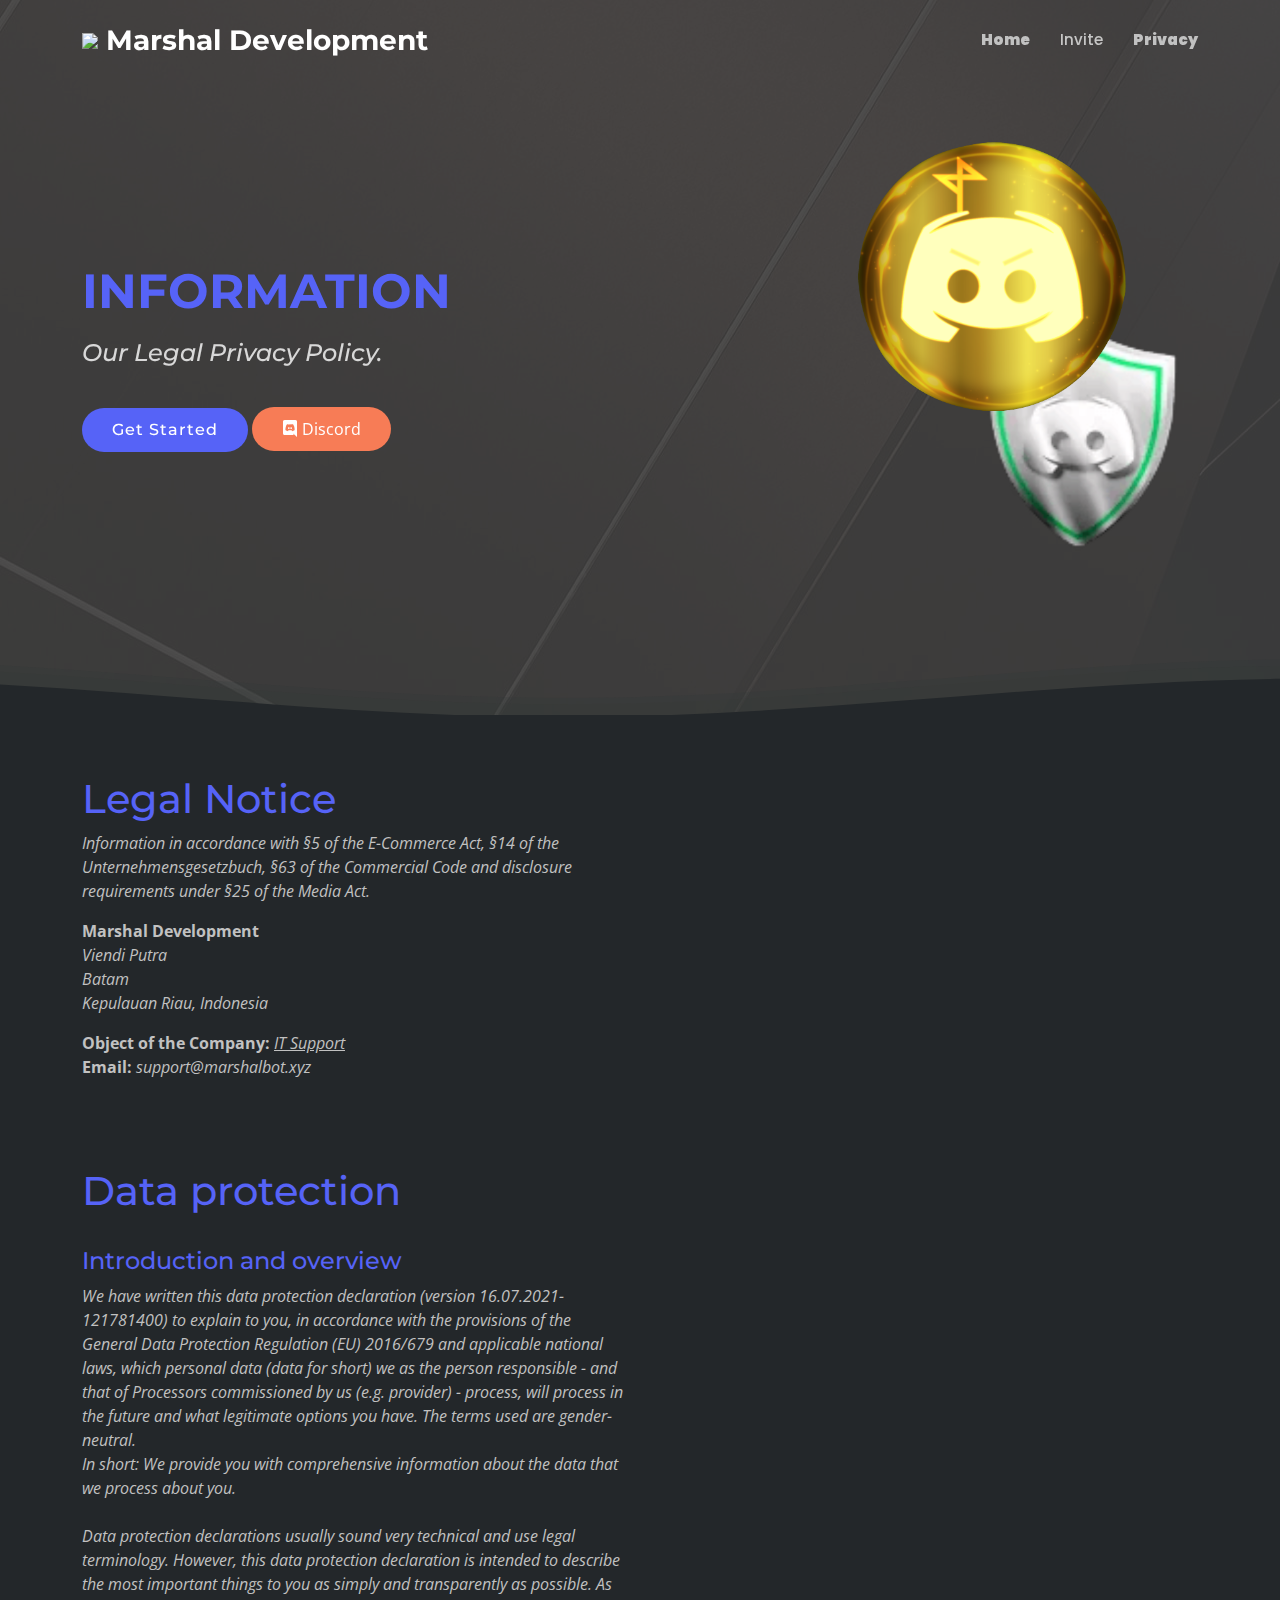
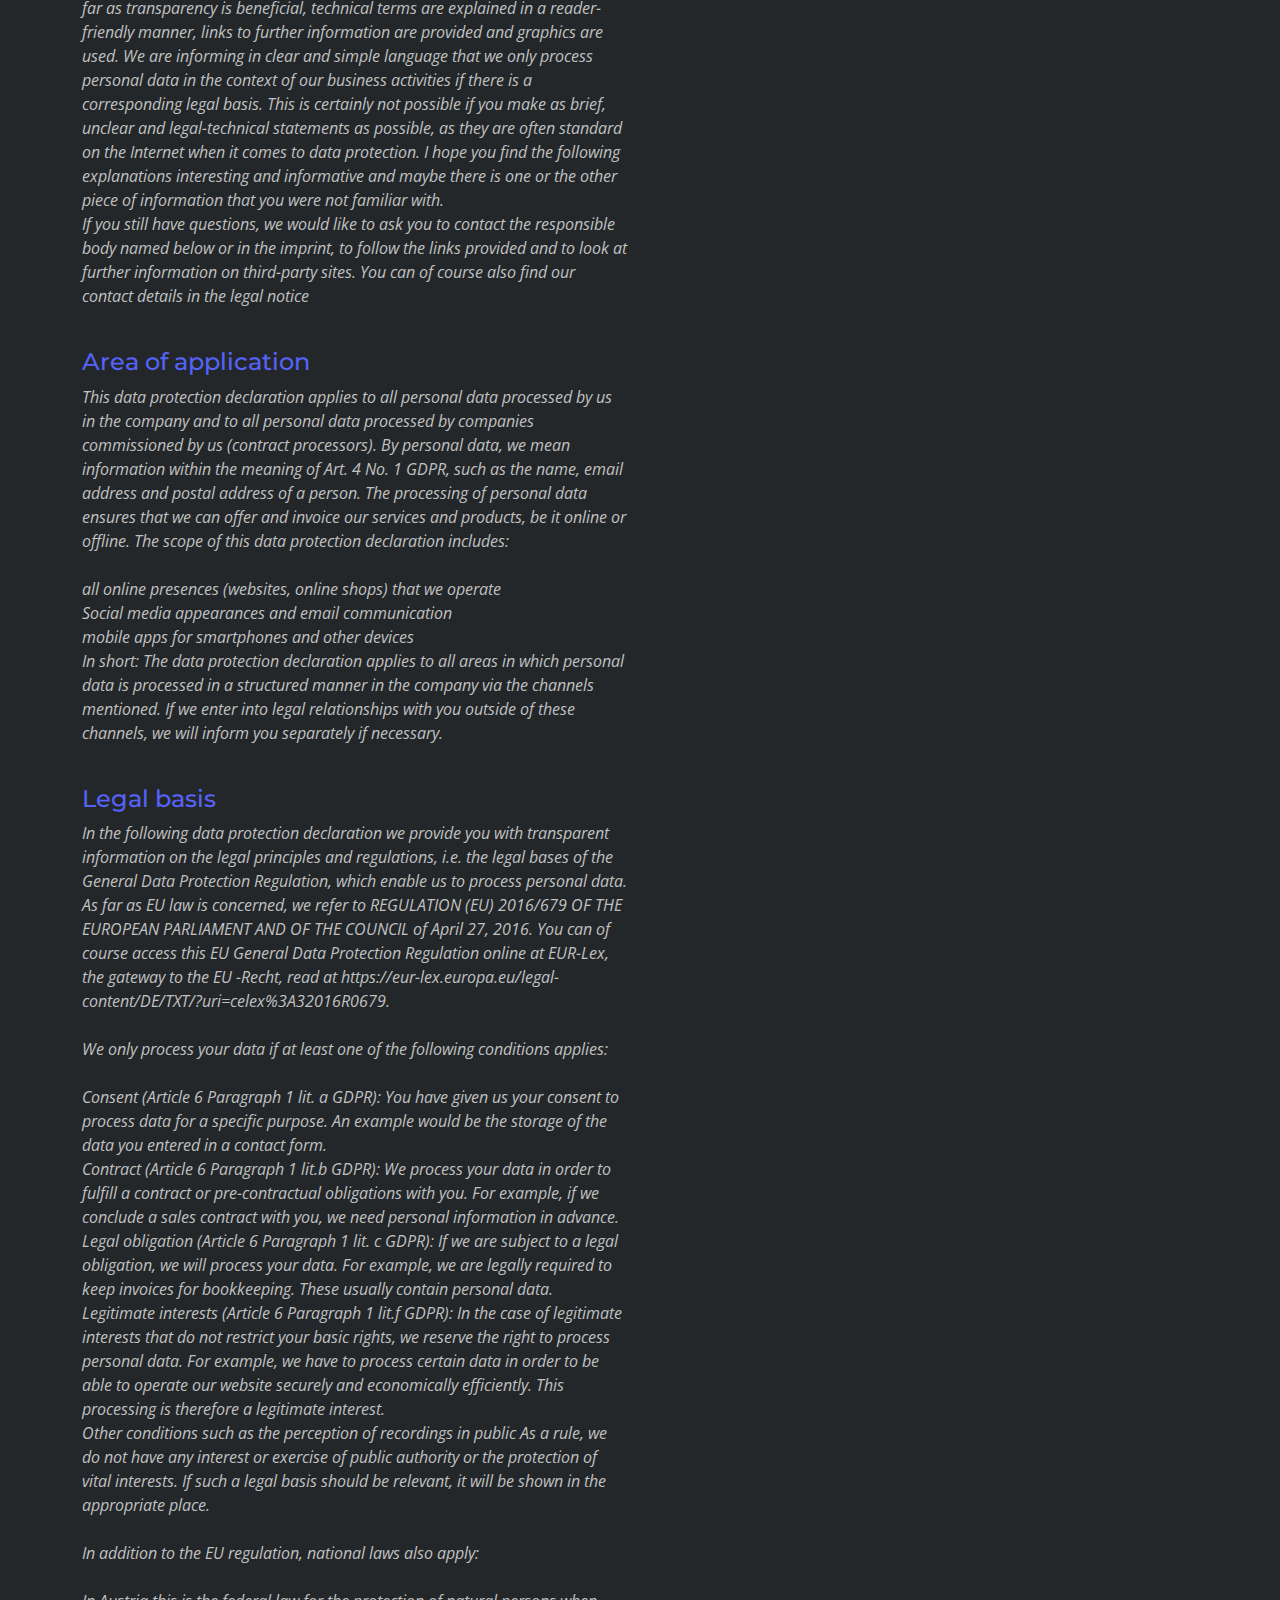
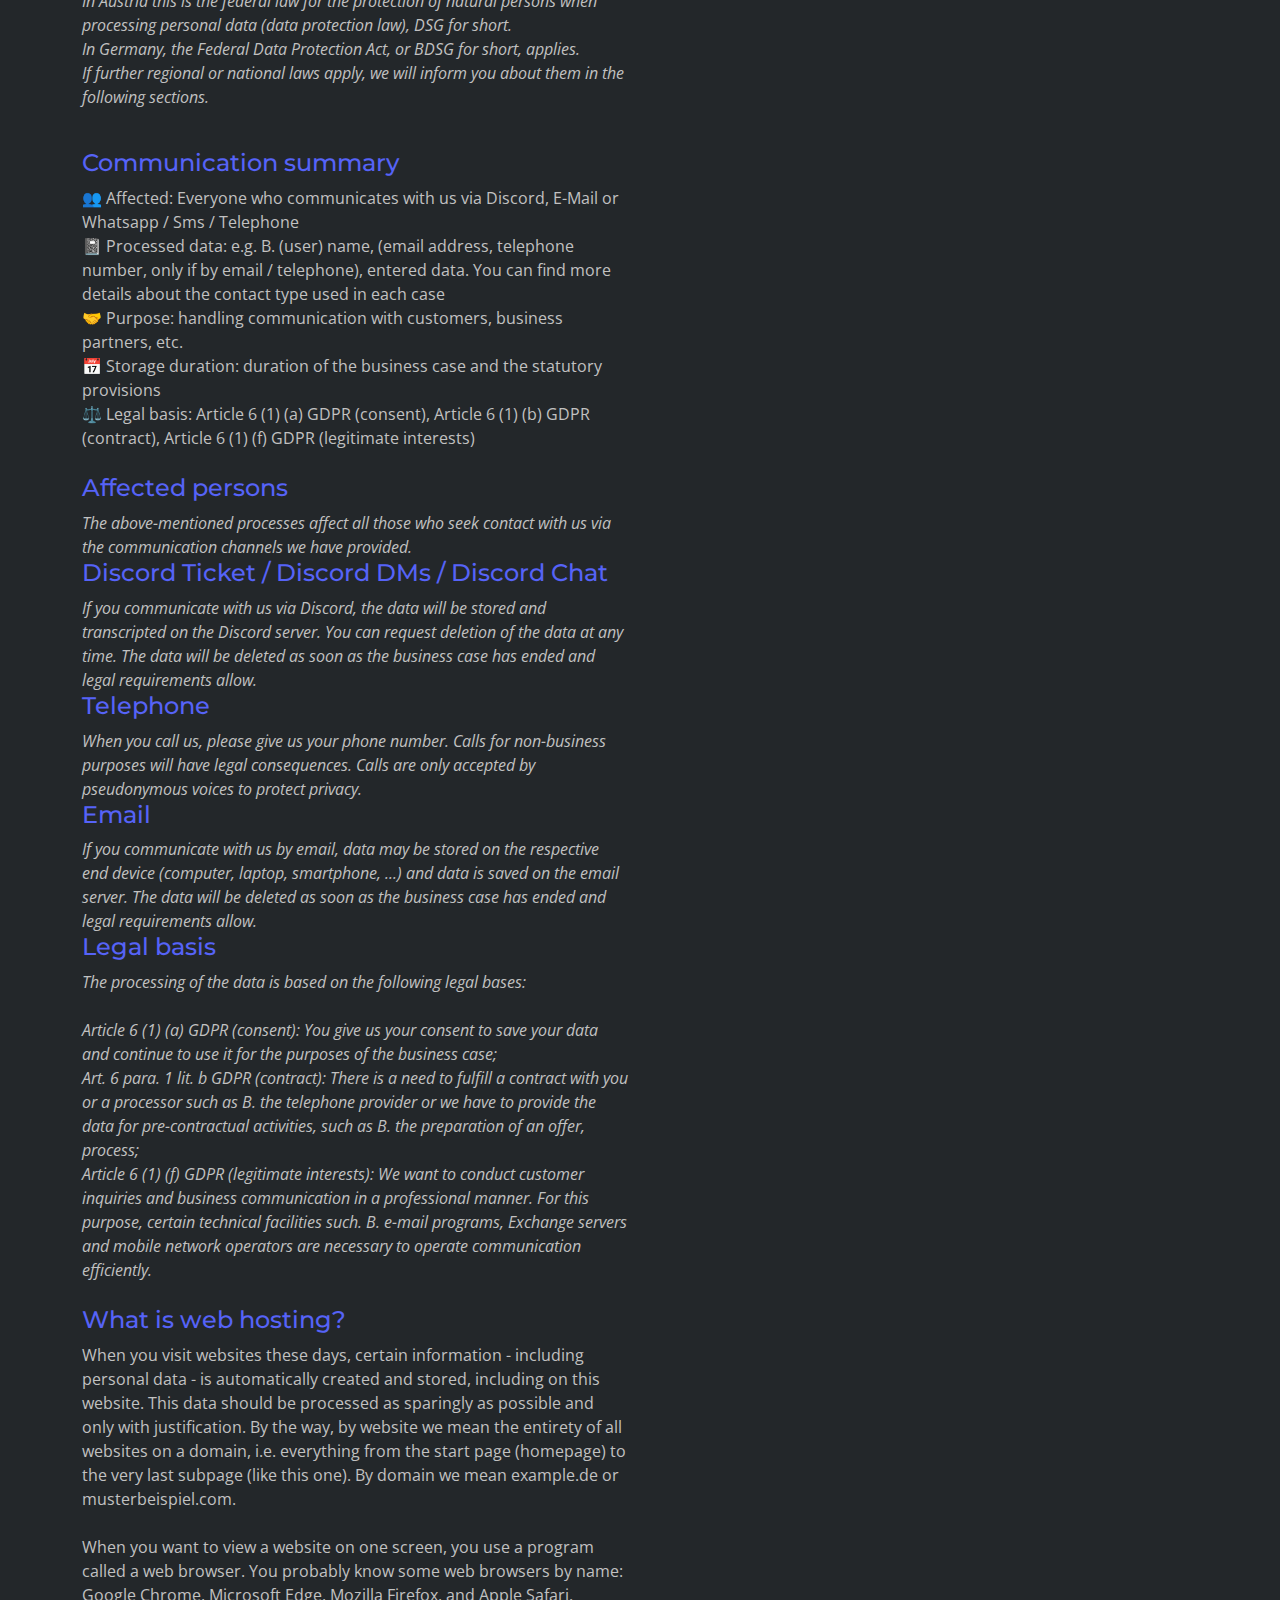
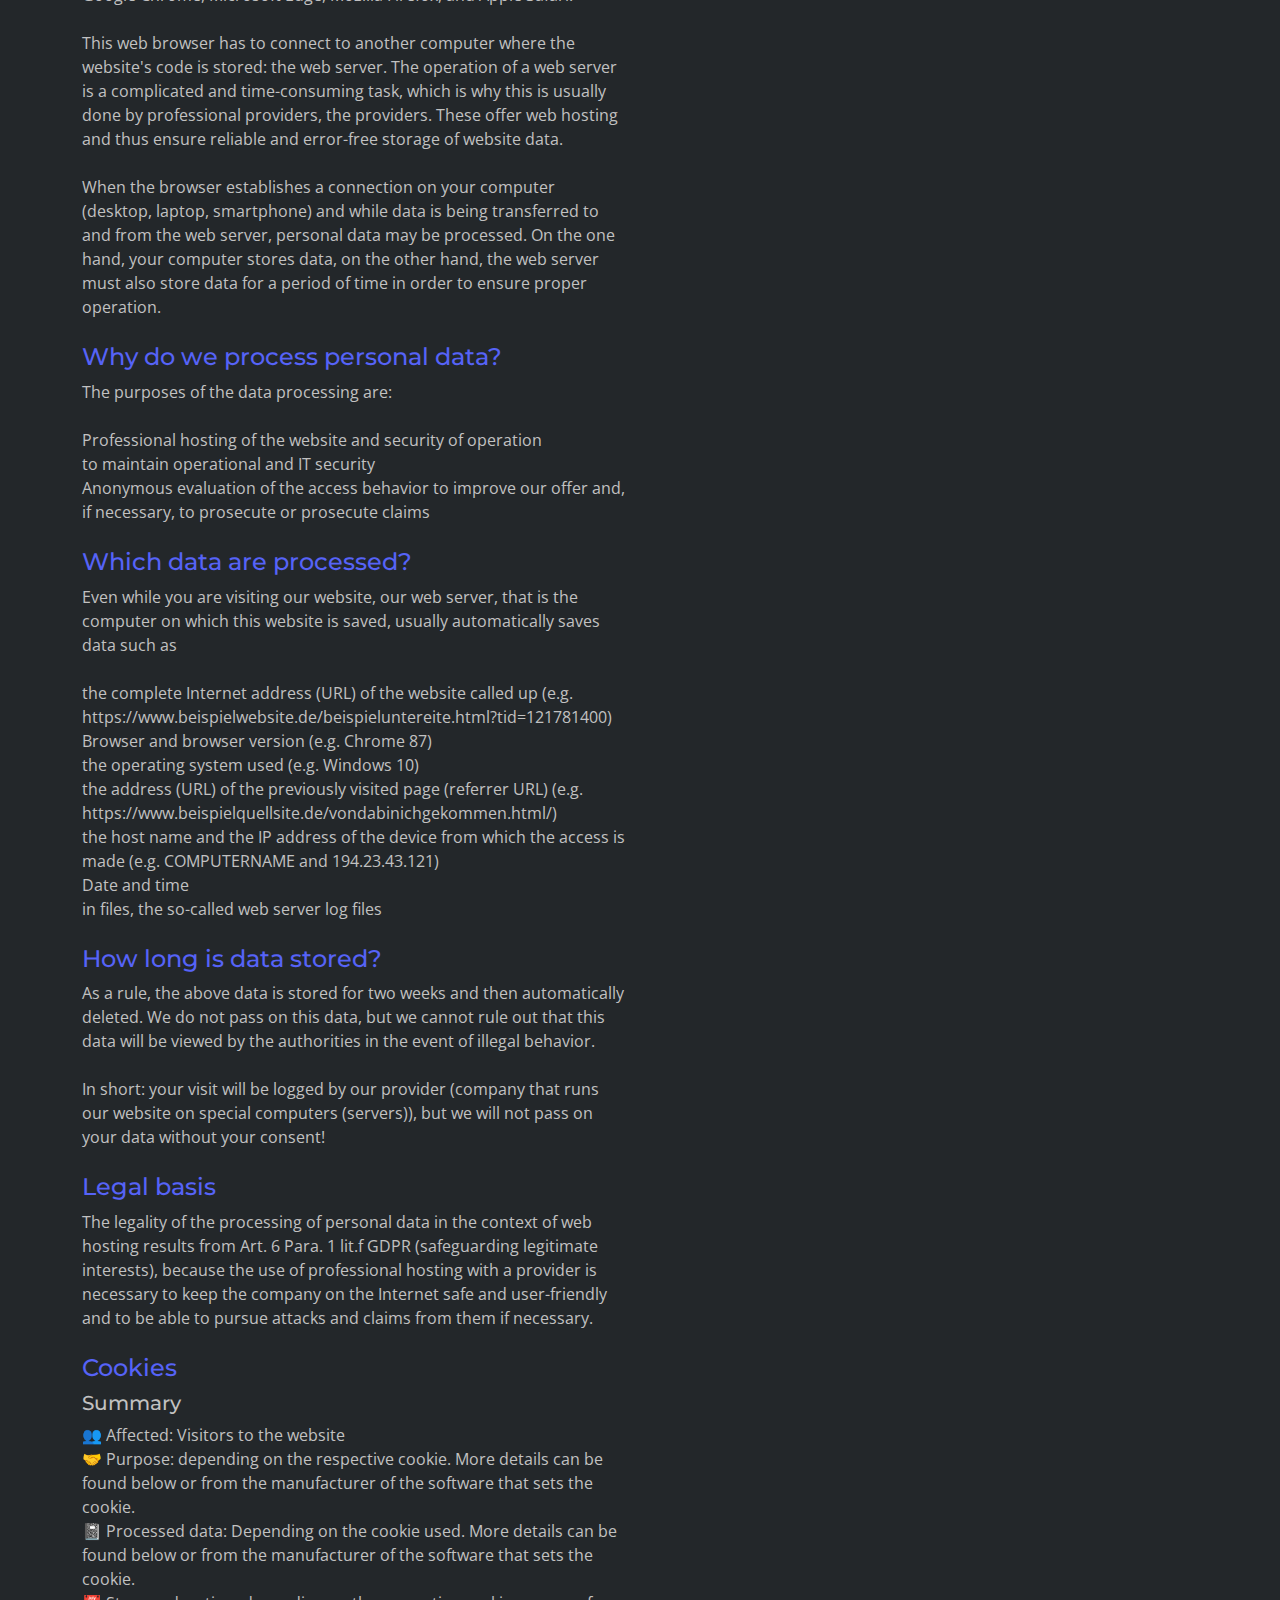
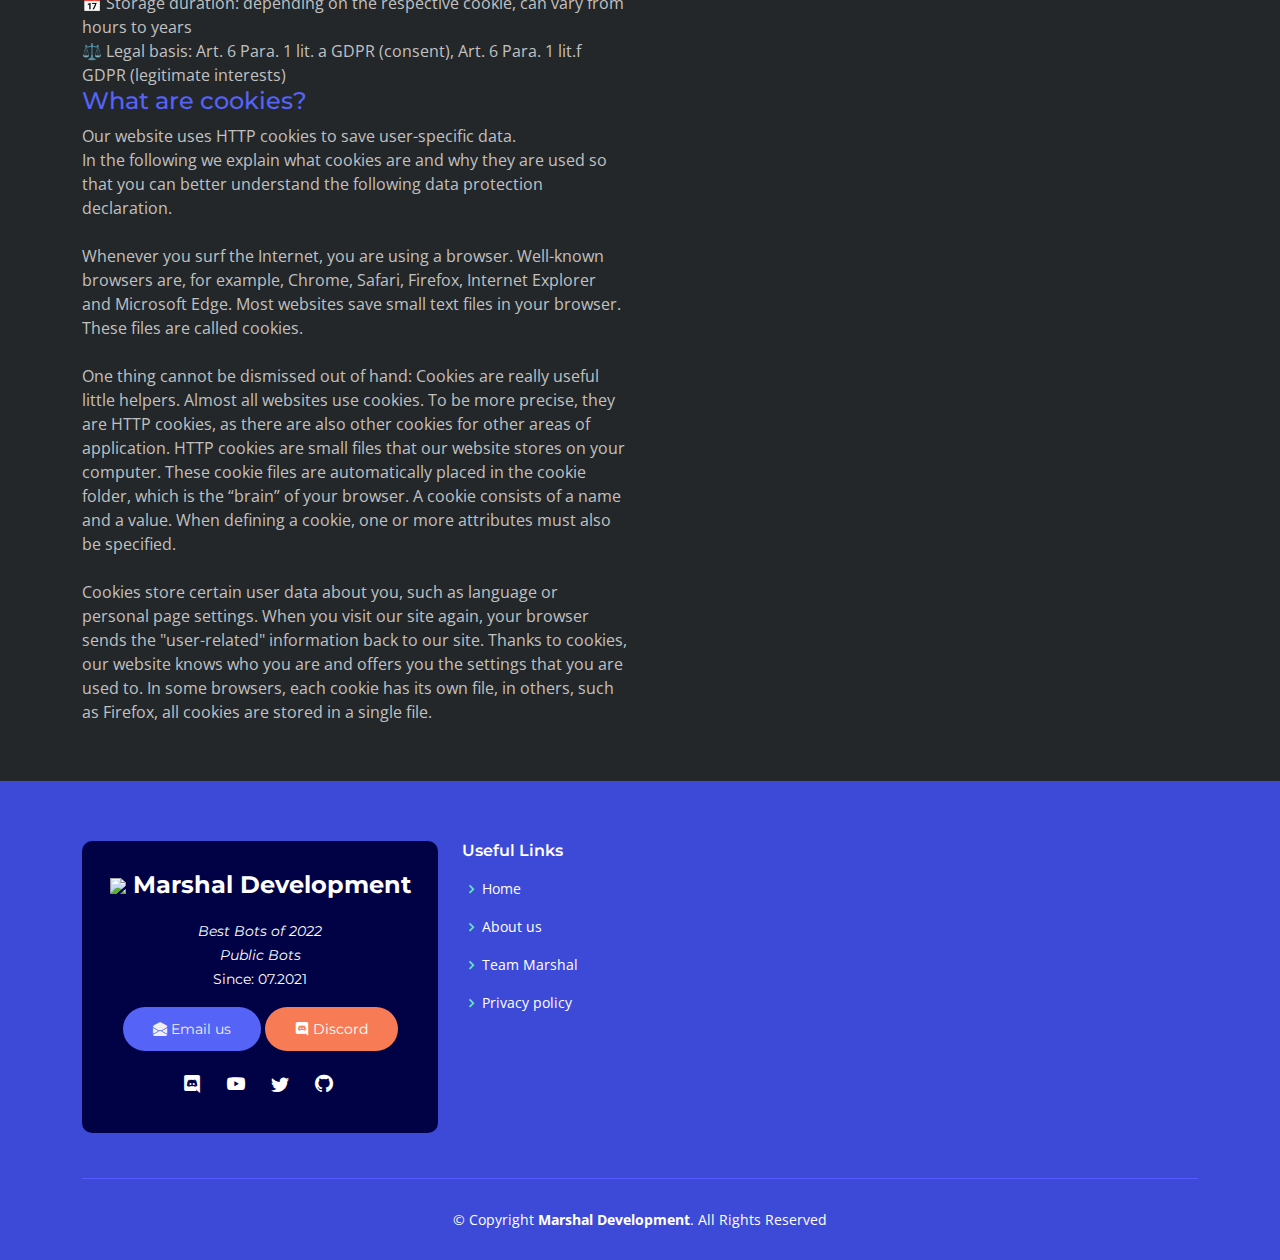
==== impressum.html @ fca00101 "Firts Web" ====
<!DOCTYPE html>
<html lang="en">

<head>
  <meta charset="utf-8">
  <meta content="width=device-width, initial-scale=1.0" name="viewport">

  <title>Marshal Development</title>
  <meta content="" name="description">
  <meta content="" name="keywords">

  <!-- Favicons -->
  <link href="./assets/img/logo-chill.png" rel="icon">
  <link href="./assets/img/apple-touch-icon.png" rel="apple-touch-icon">

  <!-- Google Fonts -->
  <link
    href="https://fonts.googleapis.com/css?family=Open+Sans:300,300i,400,400i,600,600i,700,700i|Montserrat:300,300i,400,400i,500,500i,600,600i,700,700i|Poppins:300,300i,400,400i,500,500i,600,600i,700,700i"
    rel="stylesheet">

  <!-- Vendor CSS Files -->
  <link href="./assets/vendor/aos/aos.css" rel="stylesheet">
  <link href="./assets/vendor/bootstrap/css/bootstrap.min.css" rel="stylesheet">
  <link href="./assets/vendor/bootstrap-icons/bootstrap-icons.css" rel="stylesheet">
  <link href="./assets/vendor/boxicons/css/boxicons.min.css" rel="stylesheet">
  <link href="./assets/vendor/glightbox/css/glightbox.min.css" rel="stylesheet">
  <link href="./assets/vendor/remixicon/remixicon.css" rel="stylesheet">
  <link href="./assets/vendor/swiper/swiper-bundle.min.css" rel="stylesheet">

  <!-- Template Main CSS File -->
  <link href="./assets/css/style.css" rel="stylesheet">
</head>

<body>

  <!-- ======= Header ======= -->
  <header id="header" class="fixed-top d-flex align-items-center header-transparent">
    <div class="container d-flex align-items-center justify-content-between">

      <div class="logo">
        <h1 style="color: #5663F7"><a href="index.html"><span><img
                src="https://cdn.discordapp.com/icons/782358733752762398/da2b59021cd749fa9fc0b0620bfeb008.png"
                style="height: 35px;margin-top:-1%;"> Marshal Development</span></a></h1>
      </div>

      <nav id="navbar" class="navbar">
        <ul>
          <li><a class="nav-link scrollto highlight2" href="./index.html">Home</a></li>
        </ul>
        <ul>
          <li><a class="nav-link scrollto"
              href="https://discord.com/api/oauth2/authorize?client_id=937549035122868247&permissions=8&scope=bot%20applications.commands">Invite</a>
          </li>
        </ul>
        <ul>
          <li><a class="nav-link scrollto highlight2" href="./impressum.html">Privacy</a></li>
        </ul>
        <i class="bi bi-list mobile-nav-toggle"></i>
      </nav><!-- .navbar -->

    </div>
  </header><!-- End Header -->

  <!-- ======= Hero Section ======= -->
  <section id="hero">

    <div class="container">
      <div class="row justify-content-between">
        <div class="col-lg-7 pt-5 pt-lg-0 order-2 order-lg-1 d-flex align-items-center">
          <div data-aos="zoom-out">
            <h1 style="color: #5663F7">INFORMATION</h1>
            <h2><i>
                Our Legal Privacy Policy.
              </i>
            </h2>
            <div class="text-center text-lg-start">
              <a href="#about" class="btn-get-started scrollto">Get Started</a>

              <button type="red" onclick="window.open('https://dc.milrato.dev', '_blank')"><i class="bi bi-discord"></i>
                Discord</button>
            </div>
          </div>
        </div>
        <div class="col-lg-4 order-1 order-lg-2 hero-img" data-aos="zoom-out" data-aos-delay="300">
          <img src="./assets/img/hero-img.png" class="img-fluid animated" alt="" style="width: 100%">
        </div>
      </div>
    </div>

    <svg class="hero-waves" xmlns="http://www.w3.org/2000/svg" xmlns:xlink="http://www.w3.org/1999/xlink"
      viewBox="0 24 150 28 " preserveAspectRatio="none">
      <defs>
        <path id="wave-path" d="M-160 44c30 0 58-18 88-18s 58 18 88 18 58-18 88-18 58 18 88 18 v44h-352z">
      </defs>
      <g class="wave1">
        <use xlink:href="#wave-path" x="50" y="3" fill="rgba(45,56,53, .1)">
      </g>
      <g class="wave2">
        <use xlink:href="#wave-path" x="50" y="0" fill="rgba(45,56,53, .2)">
      </g>
      <g class="wave3">
        <use xlink:href="#wave-path" x="50" y="9" fill="#23272A">
      </g>
    </svg>

  </section><!-- End Hero -->

  <main id="main">

    <section class="background-dark pb-xl-0" id="about">
      <div class="container">
        <div class="row">
          <div class="col-lg-6 col-12" style="margin-bottom: 5%">
            <div class="process-content">
              <h1 style="color: #5663F7">Legal Notice</h1>
              <p>
                <i>
                  Information in accordance with §5 of the E-Commerce Act, §14 of the Unternehmensgesetzbuch, §63 of the
                  Commercial Code and disclosure requirements under §25 of the Media Act.
                </i>
              </p>
              <p>
                <b><u></u>Marshal Development</u></b><br />
                <i>
                  Viendi Putra<br />
                  Batam<br />
                  Kepulauan Riau, Indonesia<br />
                </i>
              </p>
              <p>
                <b>Object of the Company:</b> <u><i>IT Support</i></u><br />
                <b>Email:</b> <i>support@marshalbot.xyz</i><br />
              </p>
              <br>
              <br>
              <br>
              <h1 style="color: #5663F7"> Data protection </h1>
              <br>
              <h4 style="color: #5663F7"> Introduction and overview </h4>
              <p> <i>
                  We have written this data protection declaration (version 16.07.2021-121781400) to explain to you, in
                  accordance with the provisions of the General Data Protection Regulation (EU) 2016/679 and applicable
                  national laws, which personal data (data for short) we as the person responsible - and that of
                  Processors commissioned by us (e.g. provider) - process, will process in the future and what
                  legitimate options you have. The terms used are gender-neutral. <br>
                  In short: We provide you with comprehensive information about the data that we process about you. <br>
                  <br>
                  Data protection declarations usually sound very technical and use legal terminology. However, this
                  data protection declaration is intended to describe the most important things to you as simply and
                  transparently as possible. As far as transparency is beneficial, technical terms are explained in a
                  reader-friendly manner, links to further information are provided and graphics are used. We are
                  informing in clear and simple language that we only process personal data in the context of our
                  business activities if there is a corresponding legal basis. This is certainly not possible if you
                  make as brief, unclear and legal-technical statements as possible, as they are often standard on the
                  Internet when it comes to data protection. I hope you find the following explanations interesting and
                  informative and maybe there is one or the other piece of information that you were not familiar with.
                  <br>
                  If you still have questions, we would like to ask you to contact the responsible body named below or
                  in the imprint, to follow the links provided and to look at further information on third-party sites.
                  You can of course also find our contact details in the legal notice
                </i> </p>
              <br>
              <h4 style="color: #5663F7"> Area of ​​application </h4>
              <p> <i>
                  This data protection declaration applies to all personal data processed by us in the company and to
                  all personal data processed by companies commissioned by us (contract processors). By personal data,
                  we mean information within the meaning of Art. 4 No. 1 GDPR, such as the name, email address and
                  postal address of a person. The processing of personal data ensures that we can offer and invoice our
                  services and products, be it online or offline. The scope of this data protection declaration
                  includes: <br>
                  <br>
                  all online presences (websites, online shops) that we operate <br>
                  Social media appearances and email communication <br>
                  mobile apps for smartphones and other devices <br>
                  In short: The data protection declaration applies to all areas in which personal data is processed in
                  a structured manner in the company via the channels mentioned. If we enter into legal relationships
                  with you outside of these channels, we will inform you separately if necessary. <br>
                </i> </p>
              <br>
              <h4 style="color: #5663F7"> Legal basis </h4>
              <p> <i>
                  In the following data protection declaration we provide you with transparent information on the legal
                  principles and regulations, i.e. the legal bases of the General Data Protection Regulation, which
                  enable us to process personal data. <br>
                  As far as EU law is concerned, we refer to REGULATION (EU) 2016/679 OF THE EUROPEAN PARLIAMENT AND OF
                  THE COUNCIL of April 27, 2016. You can of course access this EU General Data Protection Regulation
                  online at EUR-Lex, the gateway to the EU -Recht, read at
                  https://eur-lex.europa.eu/legal-content/DE/TXT/?uri=celex%3A32016R0679. <br>
                  <br>
                  We only process your data if at least one of the following conditions applies: <br>
                  <br>
                  Consent (Article 6 Paragraph 1 lit. a GDPR): You have given us your consent to process data for a
                  specific purpose. An example would be the storage of the data you entered in a contact form. <br>
                  Contract (Article 6 Paragraph 1 lit.b GDPR): We process your data in order to fulfill a contract or
                  pre-contractual obligations with you. For example, if we conclude a sales contract with you, we need
                  personal information in advance. <br>
                  Legal obligation (Article 6 Paragraph 1 lit. c GDPR): If we are subject to a legal obligation, we will
                  process your data. For example, we are legally required to keep invoices for bookkeeping. These
                  usually contain personal data. <br>
                  Legitimate interests (Article 6 Paragraph 1 lit.f GDPR): In the case of legitimate interests that do
                  not restrict your basic rights, we reserve the right to process personal data. For example, we have to
                  process certain data in order to be able to operate our website securely and economically efficiently.
                  This processing is therefore a legitimate interest. <br>
                  Other conditions such as the perception of recordings in public
                  As a rule, we do not have any interest or exercise of public authority or the protection of vital
                  interests. If such a legal basis should be relevant, it will be shown in the appropriate place. <br>
                  <br>
                  In addition to the EU regulation, national laws also apply: <br>
                  <br>
                  In Austria this is the federal law for the protection of natural persons when processing personal data
                  (data protection law), DSG for short. <br>
                  In Germany, the Federal Data Protection Act, or BDSG for short, applies. <br>
                  If further regional or national laws apply, we will inform you about them in the following sections.
                  <br>
                </i> </p>
              <br>
              <h4 style="color: #5663F7"> Communication summary </h4>
              👥 Affected: Everyone who communicates with us via Discord, E-Mail or Whatsapp / Sms / Telephone <br>
              📓 Processed data: e.g. B. (user) name, (email address, telephone number, only if by email / telephone),
              entered data. You can find more details about the contact type used in each case <br>
              🤝 Purpose: handling communication with customers, business partners, etc. <br>
              📅 Storage duration: duration of the business case and the statutory provisions <br>
              ⚖️ Legal basis: Article 6 (1) (a) GDPR (consent), Article 6 (1) (b) GDPR (contract), Article 6 (1) (f)
              GDPR (legitimate interests) <br>

              <br>
              <h4 style="color: #5663F7"> Affected persons </h4>
              <i> The above-mentioned processes affect all those who seek contact with us via the communication channels
                we have provided.
              </i>
              <br>
              <h4 style="color: #5663F7"> Discord Ticket / Discord DMs / Discord Chat </h4>
              <i>
                If you communicate with us via Discord, the data will be stored and transcripted on the Discord server.
                You can request deletion of the data at any time. The data will be deleted as soon as the business case
                has ended and legal requirements allow.
              </i>
              <br>
              <h4 style="color: #5663F7"> Telephone </h4>
              <i>
                When you call us, please give us your phone number. Calls for non-business purposes will have legal
                consequences. Calls are only accepted by pseudonymous voices to protect privacy.
              </i>
              <br>
              <h4 style="color: #5663F7"> Email </h4>
              <i>
                If you communicate with us by email, data may be stored on the respective end device (computer, laptop,
                smartphone, ...) and data is saved on the email server. The data will be deleted as soon as the business
                case has ended and legal requirements allow.
              </i>
              <br>
              <h4 style="color: #5663F7"> Legal basis </h4>
              <i>
                The processing of the data is based on the following legal bases: <br>
                <br>
                Article 6 (1) (a) GDPR (consent): You give us your consent to save your data and continue to use it for
                the purposes of the business case; <br>
                Art. 6 para. 1 lit. b GDPR (contract): There is a need to fulfill a contract with you or a processor
                such as B. the telephone provider or we have to provide the data for pre-contractual activities, such as
                B. the preparation of an offer, process; <br>
                Article 6 (1) (f) GDPR (legitimate interests): We want to conduct customer inquiries and business
                communication in a professional manner. For this purpose, certain technical facilities such. B. e-mail
                programs, Exchange servers and mobile network operators are necessary to operate communication
                efficiently. <br>
              </i>
              <br>
              <h4 style="color: #5663F7"> What is web hosting? </h4>
              </i>
              When you visit websites these days, certain information - including personal data - is automatically
              created and stored, including on this website. This data should be processed as sparingly as possible and
              only with justification. By the way, by website we mean the entirety of all websites on a domain, i.e.
              everything from the start page (homepage) to the very last subpage (like this one). By domain we mean
              example.de or musterbeispiel.com. <br>
              <br>
              When you want to view a website on one screen, you use a program called a web browser. You probably know
              some web browsers by name: Google Chrome, Microsoft Edge, Mozilla Firefox, and Apple Safari. <br>
              <br>
              This web browser has to connect to another computer where the website's code is stored: the web server.
              The operation of a web server is a complicated and time-consuming task, which is why this is usually done
              by professional providers, the providers. These offer web hosting and thus ensure reliable and error-free
              storage of website data. <br>
              <br>
              When the browser establishes a connection on your computer (desktop, laptop, smartphone) and while data is
              being transferred to and from the web server, personal data may be processed. On the one hand, your
              computer stores data, on the other hand, the web server must also store data for a period of time in order
              to ensure proper operation. <br>
              </i>
              <br>
              <h4 style="color: #5663F7"> Why do we process personal data? </h4>
              </i>
              The purposes of the data processing are: <br>
              <br>
              Professional hosting of the website and security of operation <br>
              to maintain operational and IT security <br>
              Anonymous evaluation of the access behavior to improve our offer and, if necessary, to prosecute or
              prosecute claims <br>
              </i>
              <br>
              <h4 style="color: #5663F7"> Which data are processed? </h4>
              </i>
              Even while you are visiting our website, our web server, that is the computer on which this website is
              saved, usually automatically saves data such as <br>
              <br>
              the complete Internet address (URL) of the website called up (e.g.
              https://www.beispielwebsite.de/beispieluntereite.html?tid=121781400) <br>
              Browser and browser version (e.g. Chrome 87) <br>
              the operating system used (e.g. Windows 10) <br>
              the address (URL) of the previously visited page (referrer URL) (e.g.
              https://www.beispielquellsite.de/vondabinichgekommen.html/) <br>
              the host name and the IP address of the device from which the access is made (e.g. COMPUTERNAME and
              194.23.43.121) <br>
              Date and time <br>
              in files, the so-called web server log files <br>
              </i>
              <br>
              <h4 style="color: #5663F7"> How long is data stored? </h4>
              </i>
              As a rule, the above data is stored for two weeks and then automatically deleted. We do not pass on this
              data, but we cannot rule out that this data will be viewed by the authorities in the event of illegal
              behavior. <br>
              <br>
              In short: your visit will be logged by our provider (company that runs our website on special computers
              (servers)), but we will not pass on your data without your consent! <br>
              </i>
              <br>
              <h4 style="color: #5663F7"> Legal basis </h4>
              </i>
              The legality of the processing of personal data in the context of web hosting results from Art. 6 Para. 1
              lit.f GDPR (safeguarding legitimate interests), because the use of professional hosting with a provider is
              necessary to keep the company on the Internet safe and user-friendly and to be able to pursue attacks and
              claims from them if necessary. <br>
              </i>
              <br>
              <h4 style="color: #5663F7"> Cookies </h4>
              <h5> Summary </h5>
              </i>
              👥 Affected: Visitors to the website <br>
              🤝 Purpose: depending on the respective cookie. More details can be found below or from the manufacturer
              of the software that sets the cookie. <br>
              📓 Processed data: Depending on the cookie used. More details can be found below or from the manufacturer
              of the software that sets the cookie. <br>
              📅 Storage duration: depending on the respective cookie, can vary from hours to years <br>
              ⚖️ Legal basis: Art. 6 Para. 1 lit. a GDPR (consent), Art. 6 Para. 1 lit.f GDPR (legitimate interests)
              <br>
              </i>
              <h4 style="color: #5663F7"> What are cookies? </h4>
              </i>
              Our website uses HTTP cookies to save user-specific data. <br>
              In the following we explain what cookies are and why they are used so that you can better understand the
              following data protection declaration. <br>
              <br>
              Whenever you surf the Internet, you are using a browser. Well-known browsers are, for example, Chrome,
              Safari, Firefox, Internet Explorer and Microsoft Edge. Most websites save small text files in your
              browser. These files are called cookies. <br>
              <br>
              One thing cannot be dismissed out of hand: Cookies are really useful little helpers. Almost all websites
              use cookies. To be more precise, they are HTTP cookies, as there are also other cookies for other areas of
              application. HTTP cookies are small files that our website stores on your computer. These cookie files are
              automatically placed in the cookie folder, which is the “brain” of your browser. A cookie consists of a
              name and a value. When defining a cookie, one or more attributes must also be specified. <br>
              <br>
              Cookies store certain user data about you, such as language or personal page settings. When you visit our
              site again, your browser sends the "user-related" information back to our site. Thanks to cookies, our
              website knows who you are and offers you the settings that you are used to. In some browsers, each cookie
              has its own file, in others, such as Firefox, all cookies are stored in a single file. <br>
              </i>
            </div>
          </div>
        </div>
      </div>
    </section>
  </main><!-- End #main -->

  <!-- ======= Footer ======= -->
  <footer id="footer">
    <div class="footer-top">
      <div class="container">
        <div class="row">

          <div class="col-lg-4 col-md-6">
            <div class="footer-info">
              <h3><img src="https://cdn.discordapp.com/icons/782358733752762398/da2b59021cd749fa9fc0b0620bfeb008.png"
                  style="height: 25px;"> Marshal Development</h3>
              <p class="pb-3"><em>Best Bots of 2022<br>Public Bots</em><br>Since: 07.2021</p>
              <p>
                <button type="green" onclick="location.href='mailto:support@marshalbot.xyz'"><i
                    class="bi bi-envelope-open-fill"></i> Email us</button>
                <button type="red" onclick="window.open('http://discord.gg/7PdChsBGKd', '_blank')"><i
                    class="bi bi-discord"></i> Discord</button>
              </p>
              <div class="social-links mt-3">
                <a href="http://discord.gg/7PdChsBGKd" class="twitter" target="_blank"><i class="bi bi-discord"></i></a>
                <a href="https://twitter.com/p_viendi" class="twitter" target="_blank"><i class="bi bi-youtube"></i></a>
                <a href="https://www.youtube.com/channel/UCSPerXHGrRtg6dc1gzTO1Jw" class="twitter" target="_blank"><i
                    class="bi bi-twitter"></i></a>
                <a href="https://github.com/cepheidev/" class="twitter" target="_blank"><i class="bi bi-github"></i></a>
              </div>
            </div>
          </div>

          <div class="col-lg-2 col-md-6 footer-links">
            <h4>Useful Links</h4>
            <ul>
              <li><i class="bx bx-chevron-right"></i> <a href="#">Home</a></li>
              <li><i class="bx bx-chevron-right"></i> <a href="./index.html#about">About us</a></li>
              <li><i class="bx bx-chevron-right"></i> <a href="./index.html#team">Team Marshal</a></li>
              <li><i class="bx bx-chevron-right"></i> <a href="./impressum.html#">Privacy policy</a></li>
            </ul>
          </div>
        </div>
      </div>
    </div>

    <div class="container">
      <div class="copyright">
        &copy; Copyright <strong><span>Marshal Development</span></strong>. All Rights Reserved
      </div>
  </footer><!-- End Footer -->

  <a href="#" class="back-to-top d-flex align-items-center justify-content-center"><i
      class="bi bi-arrow-up-short"></i></a>
  <div id="preloader"></div>

  <!-- Vendor JS Files -->
  <script src="./assets/vendor/aos/aos.js"></script>
  <script src="./assets/vendor/bootstrap/js/bootstrap.bundle.min.js"></script>
  <script src="./assets/vendor/glightbox/js/glightbox.min.js"></script>
  <script src="./assets/vendor/purecounter/purecounter.js"></script>
  <script src="./assets/vendor/swiper/swiper-bundle.min.js"></script>

  <!-- Template Main JS File -->
  <script src="./assets/js/main.js"></script>

</body>

</html>
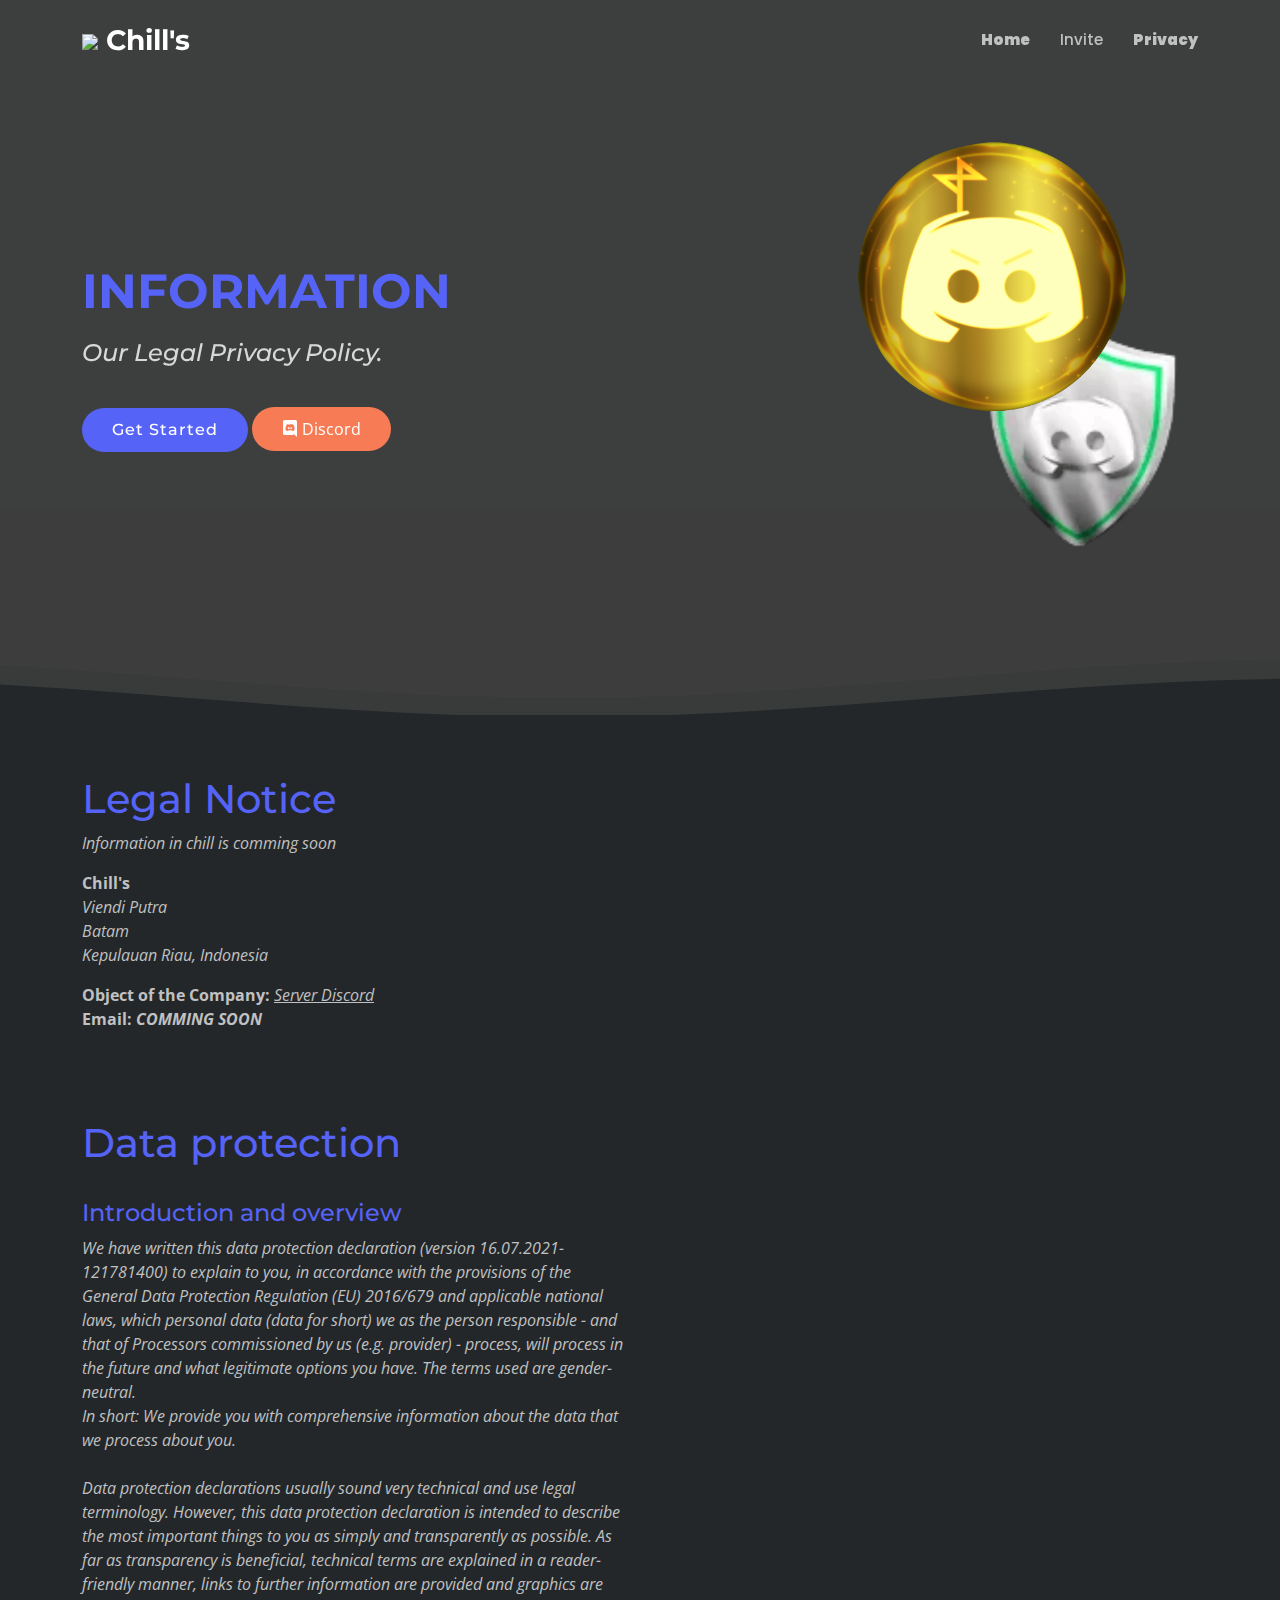
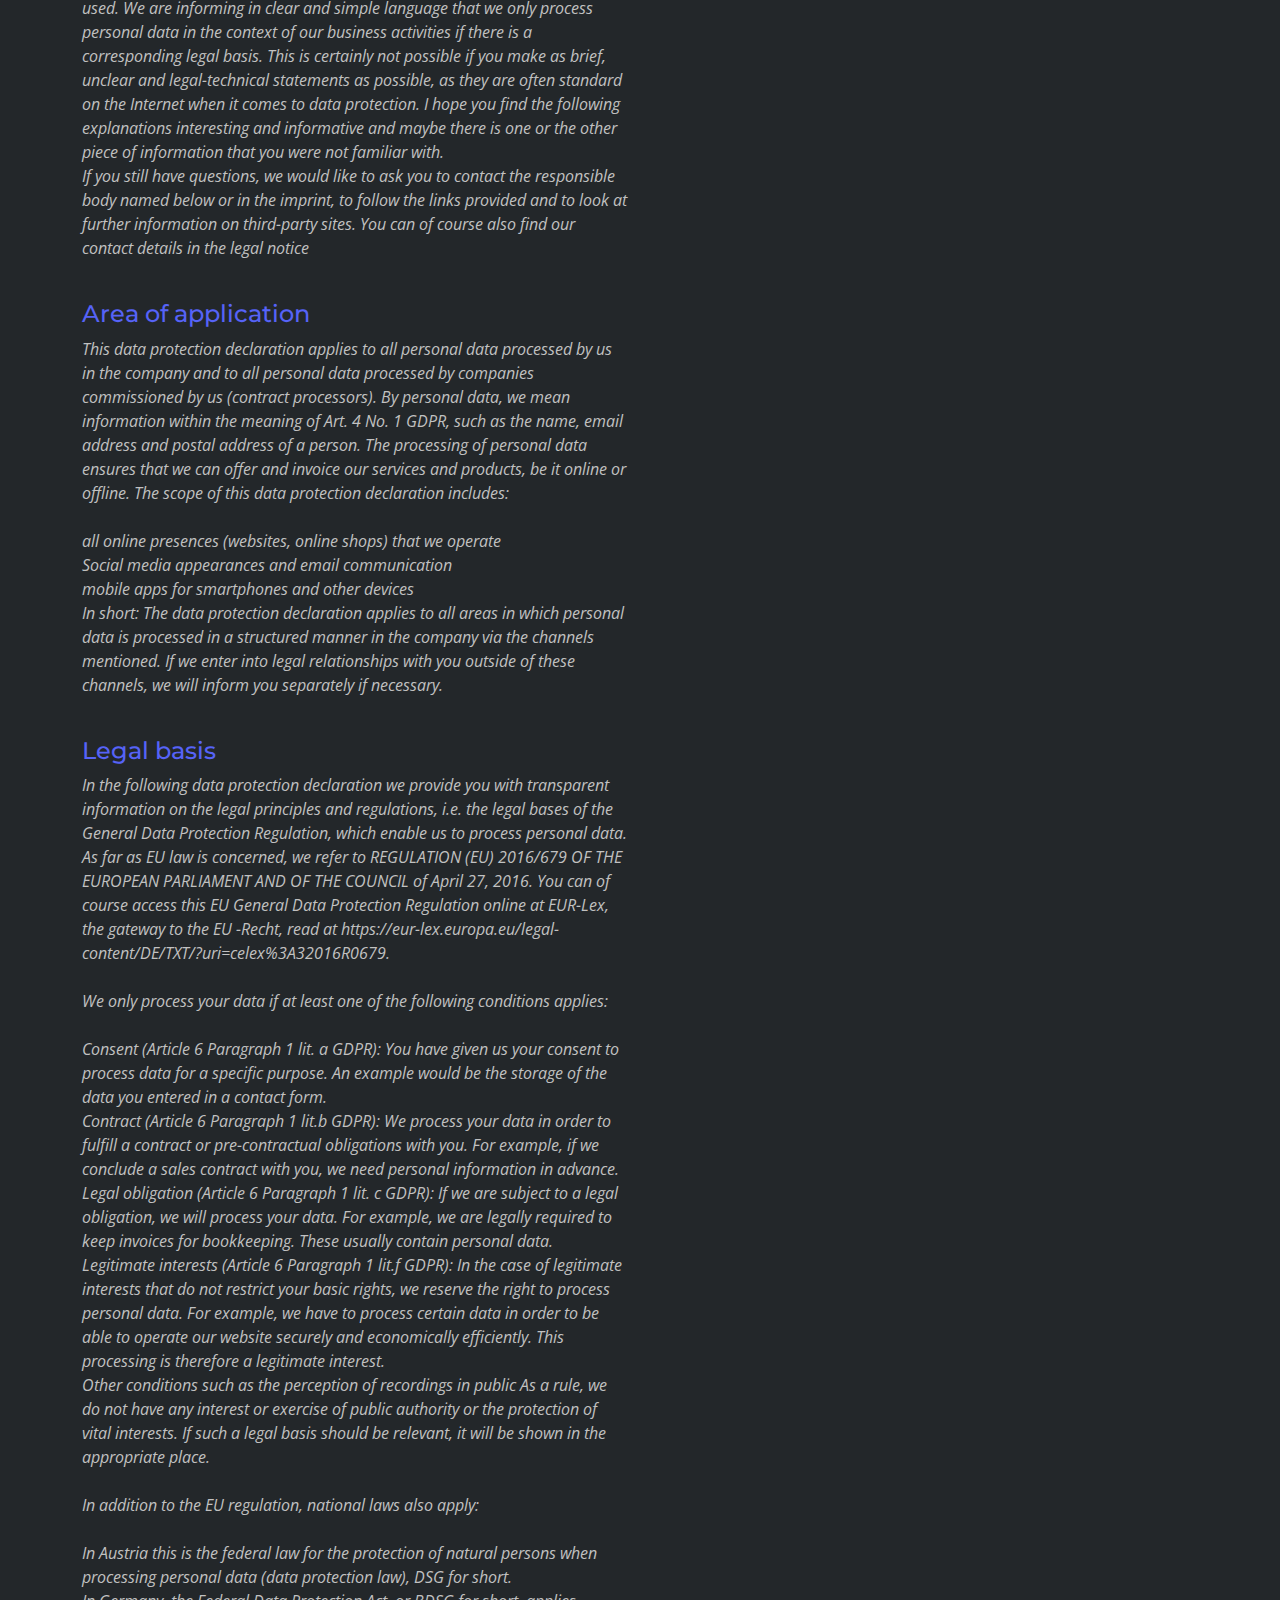
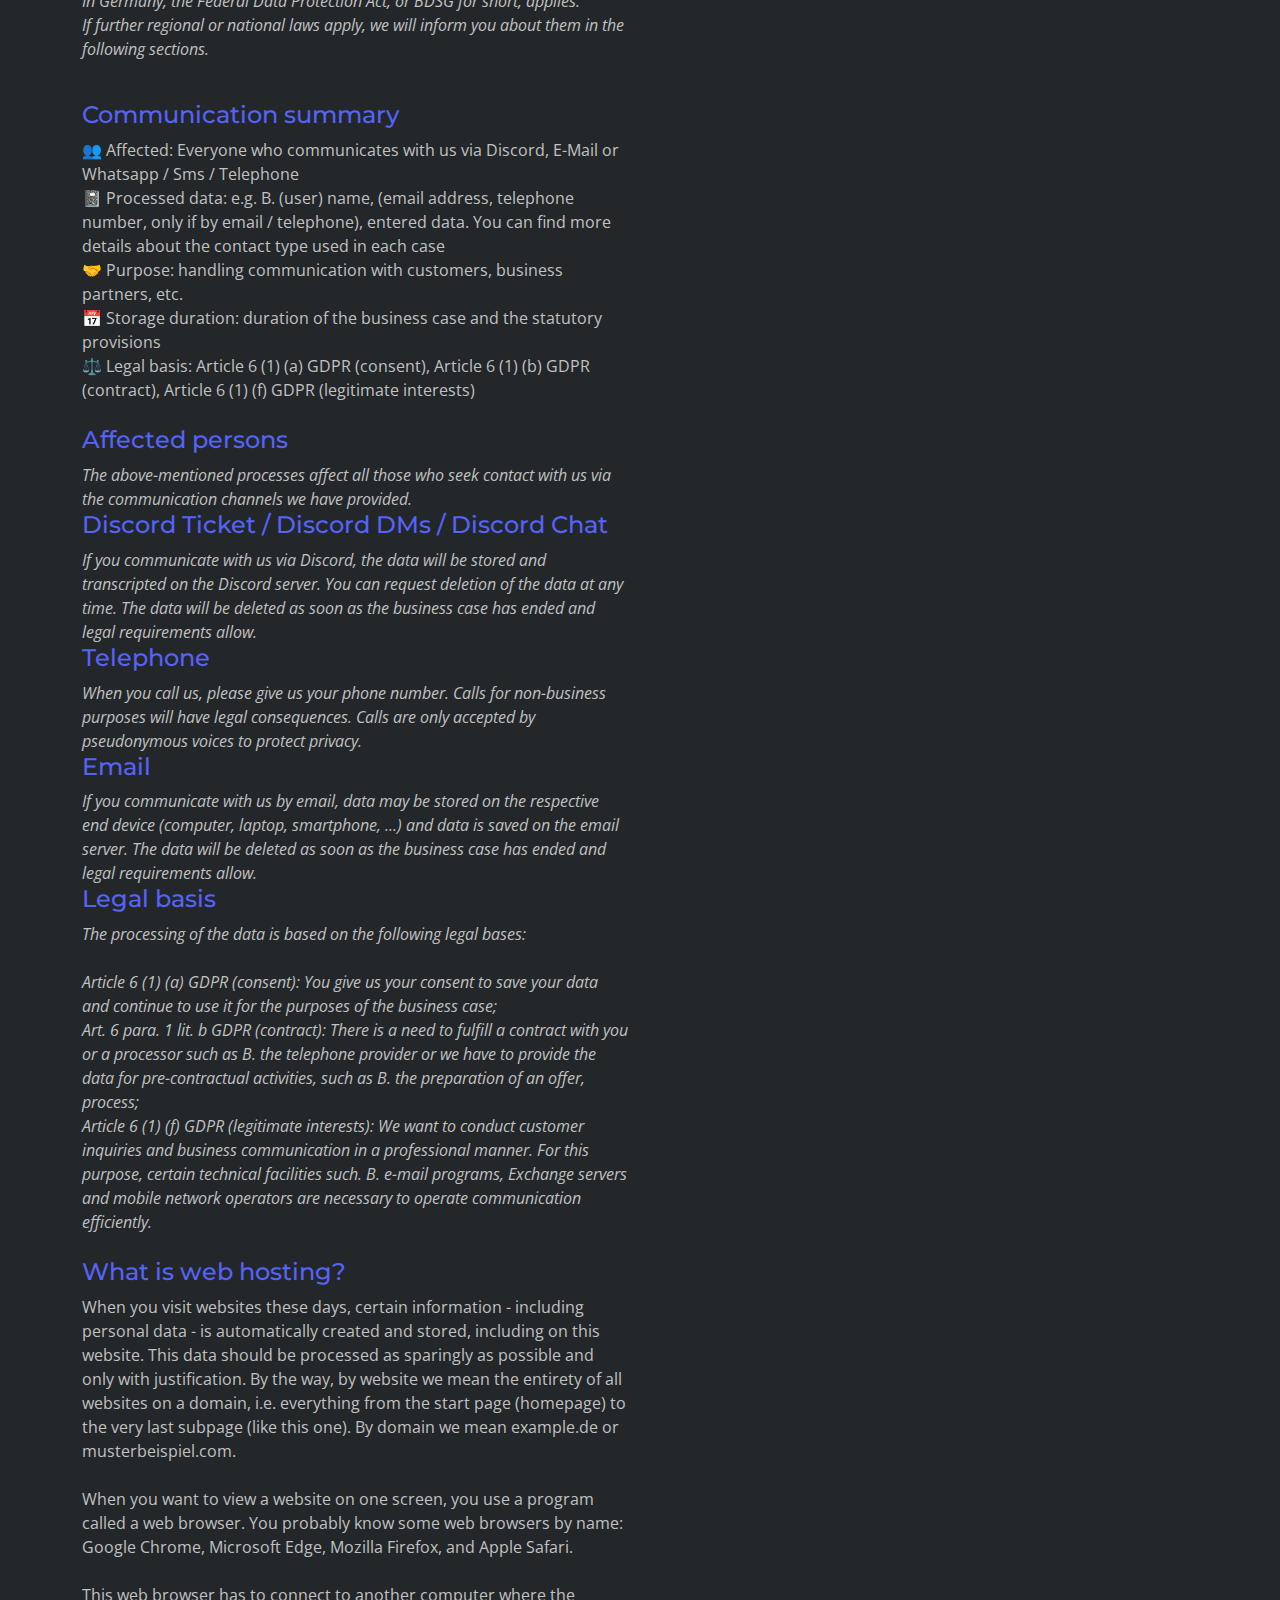
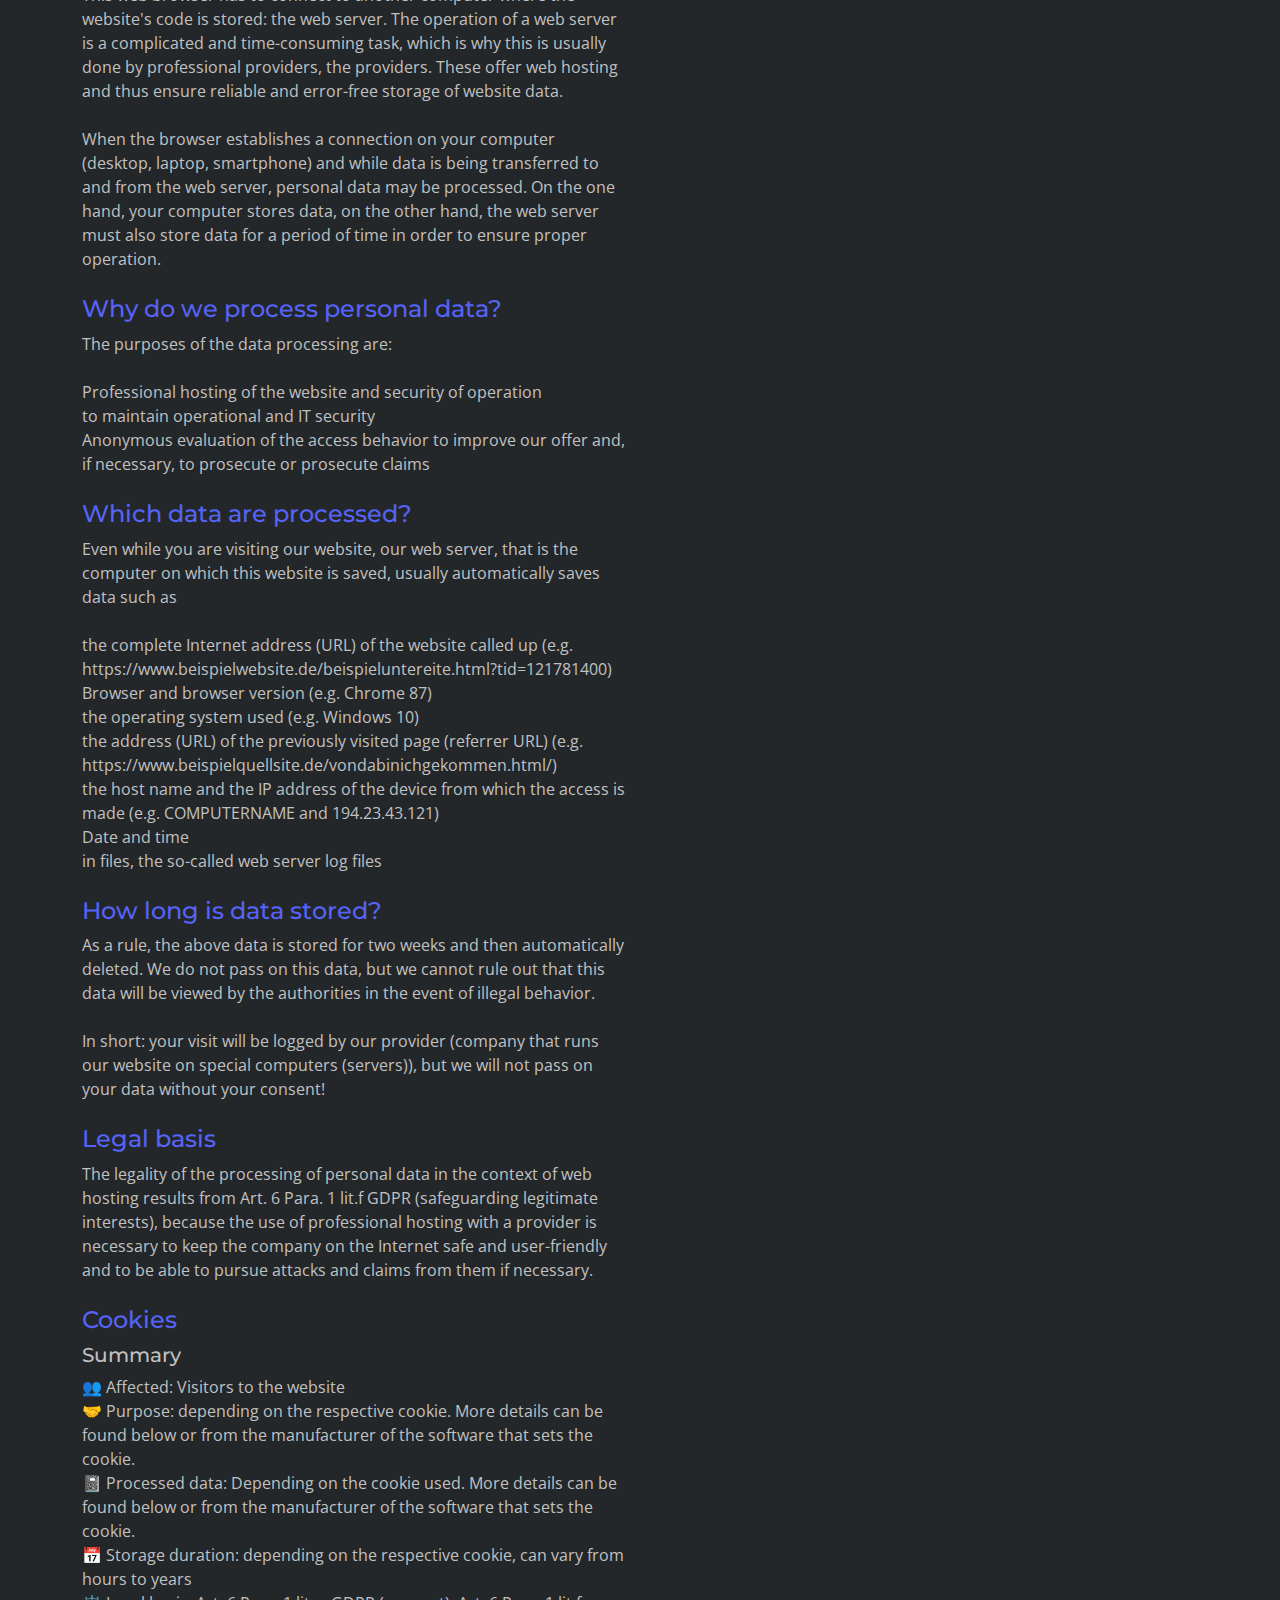
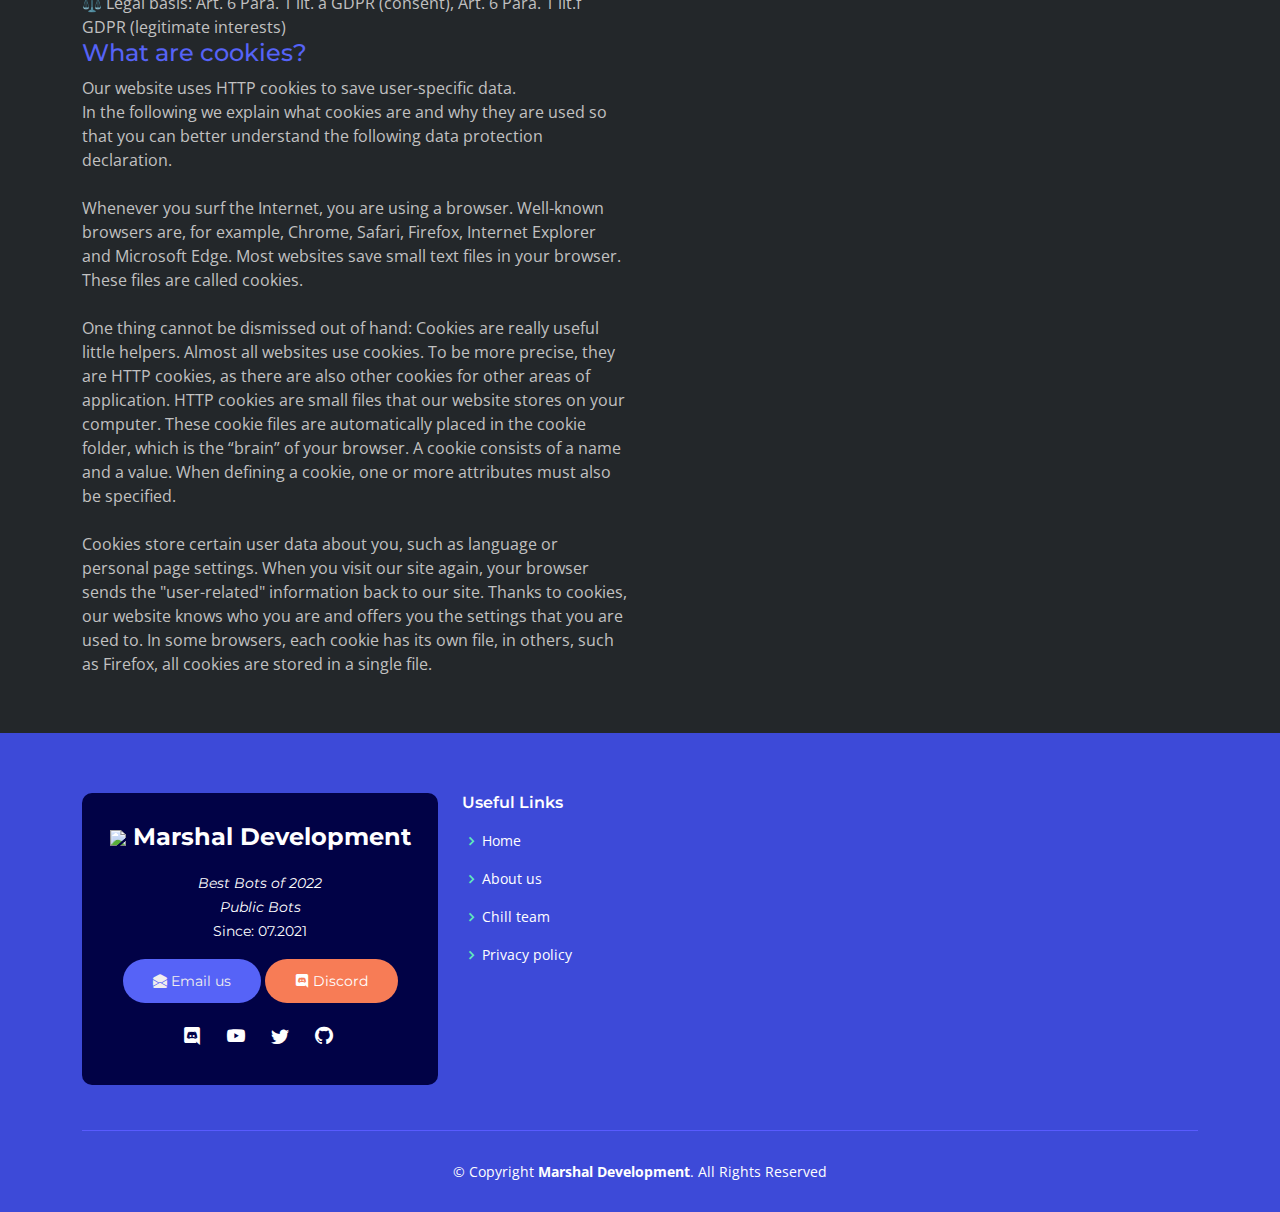
==== commit 6de989e6: "Update in Chill team click" ====
--- a/impressum.html
+++ b/impressum.html
@@ -5,7 +5,7 @@
   <meta charset="utf-8">
   <meta content="width=device-width, initial-scale=1.0" name="viewport">
 
-  <title>Marshal Development</title>
+  <title>Chill's Guard</title>
   <meta content="" name="description">
   <meta content="" name="keywords">
 
@@ -40,7 +40,7 @@
       <div class="logo">
         <h1 style="color: #5663F7"><a href="index.html"><span><img
                 src="https://cdn.discordapp.com/icons/782358733752762398/da2b59021cd749fa9fc0b0620bfeb008.png"
-                style="height: 35px;margin-top:-1%;"> Marshal Development</span></a></h1>
+                style="height: 35px;margin-top:-1%;"> Chill's</span></a></h1>
       </div>
 
       <nav id="navbar" class="navbar">
@@ -115,12 +115,11 @@
               <h1 style="color: #5663F7">Legal Notice</h1>
               <p>
                 <i>
-                  Information in accordance with §5 of the E-Commerce Act, §14 of the Unternehmensgesetzbuch, §63 of the
-                  Commercial Code and disclosure requirements under §25 of the Media Act.
+                  Information in chill is comming soon
                 </i>
               </p>
               <p>
-                <b><u></u>Marshal Development</u></b><br />
+                <b><u></u>Chill's</u></b><br />
                 <i>
                   Viendi Putra<br />
                   Batam<br />
@@ -128,8 +127,8 @@
                 </i>
               </p>
               <p>
-                <b>Object of the Company:</b> <u><i>IT Support</i></u><br />
-                <b>Email:</b> <i>support@marshalbot.xyz</i><br />
+                <b>Object of the Company:</b> <u><i>Server Discord</i></u><br />
+                <b>Email:</b> <b><i>COMMING SOON</i></b><br />
               </p>
               <br>
               <br>
@@ -403,7 +402,7 @@
             <ul>
               <li><i class="bx bx-chevron-right"></i> <a href="#">Home</a></li>
               <li><i class="bx bx-chevron-right"></i> <a href="./index.html#about">About us</a></li>
-              <li><i class="bx bx-chevron-right"></i> <a href="./index.html#team">Team Marshal</a></li>
+              <li><i class="bx bx-chevron-right"></i> <a href="./index.html#team">Chill team</a></li>
               <li><i class="bx bx-chevron-right"></i> <a href="./impressum.html#">Privacy policy</a></li>
             </ul>
           </div>
@@ -433,4 +432,4 @@
 
 </body>
 
-</html>+</html>
--- a/assets/css/style.css
+++ b/assets/css/style.css
@@ -33,6 +33,55 @@
 a:hover {
   color: #34e5a6;
   text-decoration: none;
+}
+
+
+/* Dropdown Button */
+.dropbtn {
+  background-color: #04AA6D;
+  color: white;
+  padding: 3px;
+  font-size: 13px;
+  border: none;
+}
+
+/* The container <div> - needed to position the dropdown content */
+.dropdown {
+  position: relative;
+  display: inline-block;
+}
+
+/* Dropdown Content (Hidden by Default) */
+.dropdown-content {
+  display: none;
+  position: absolute;
+  background-color: #f1f1f1;
+  min-width: 160px;
+  box-shadow: 0px 8px 16px 0px rgba(0, 0, 0, 0.2);
+  z-index: 1;
+}
+
+/* Links inside the dropdown */
+.dropdown-content a {
+  color: black;
+  padding: 12px 16px;
+  text-decoration: none;
+  display: block;
+}
+
+/* Change color of dropdown links on hover */
+.dropdown-content a:hover {
+  background-color: rgba(221, 221, 221, 0);
+}
+
+/* Show the dropdown menu on hover */
+.dropdown:hover .dropdown-content {
+  display: block;
+}
+
+/* Change the background color of the dropdown button when the dropdown content is shown */
+.dropdown:hover .dropbtn {
+  background-color: #3e8e41;
 }
 
 h1,
@@ -132,7 +181,7 @@
 }
 
 .back-to-top:hover {
-  background: #2be4a2;
+  background: #de0df1;
   color: #fff;
 }
 
@@ -222,7 +271,7 @@
   font-size: 15px;
   font-weight: 500;
   font-family: "Poppins", sans-serif;
-  color: rgba(255, 255, 255, 0.7);
+  color: rgba(247, 247, 247, 0.7);
   white-space: nowrap;
   transition: 0.3s;
 }
@@ -258,7 +307,7 @@
 .navbar .active,
 .navbar .active:focus,
 .navbar li:hover>a {
-  color: #fff;
+  color: rgb(248, 248, 248);
 }
 
 .navbar .dropdown ul {
@@ -480,7 +529,7 @@
 --------------------------------------------------------------*/
 #hero {
   width: 100%;
-  background: url("../img/hero-bg.jpg");
+  background: url("../img/banner_chill_fix.png");
   position: relative;
   padding: 120px 0 0 0;
 }
@@ -796,7 +845,7 @@
   font-weight: 700;
   text-transform: uppercase;
   font-family: "Poppins", sans-serif;
-  color: #5663F7;
+  color: #ffffff;
 }
 
 /*--------------------------------------------------------------
@@ -1321,7 +1370,7 @@
 }
 
 .team .member .pic {
-  border-radius: 4px;
+  border-radius: 7px;
   overflow: hidden;
 }
 
@@ -1351,14 +1400,24 @@
 
 .team .member h4 {
   font-weight: 700;
-  margin-bottom: 10px;
+  margin-bottom: 2px;
   font-size: 16px;
   color: #01036f;
   position: relative;
-  padding-bottom: 10px;
-}
-
-.team .member h4::after {
+  padding-bottom: 0px;
+}
+
+.team .member h3 {
+  font-weight: 700;
+  margin-bottom: 10px;
+  font-size: 10px;
+  color: #01036f;
+  position: relative;
+  padding-bottom: 5px;
+  padding-top: 1px;
+}
+
+.team .member h3::after {
   content: '';
   position: absolute;
   display: block;
